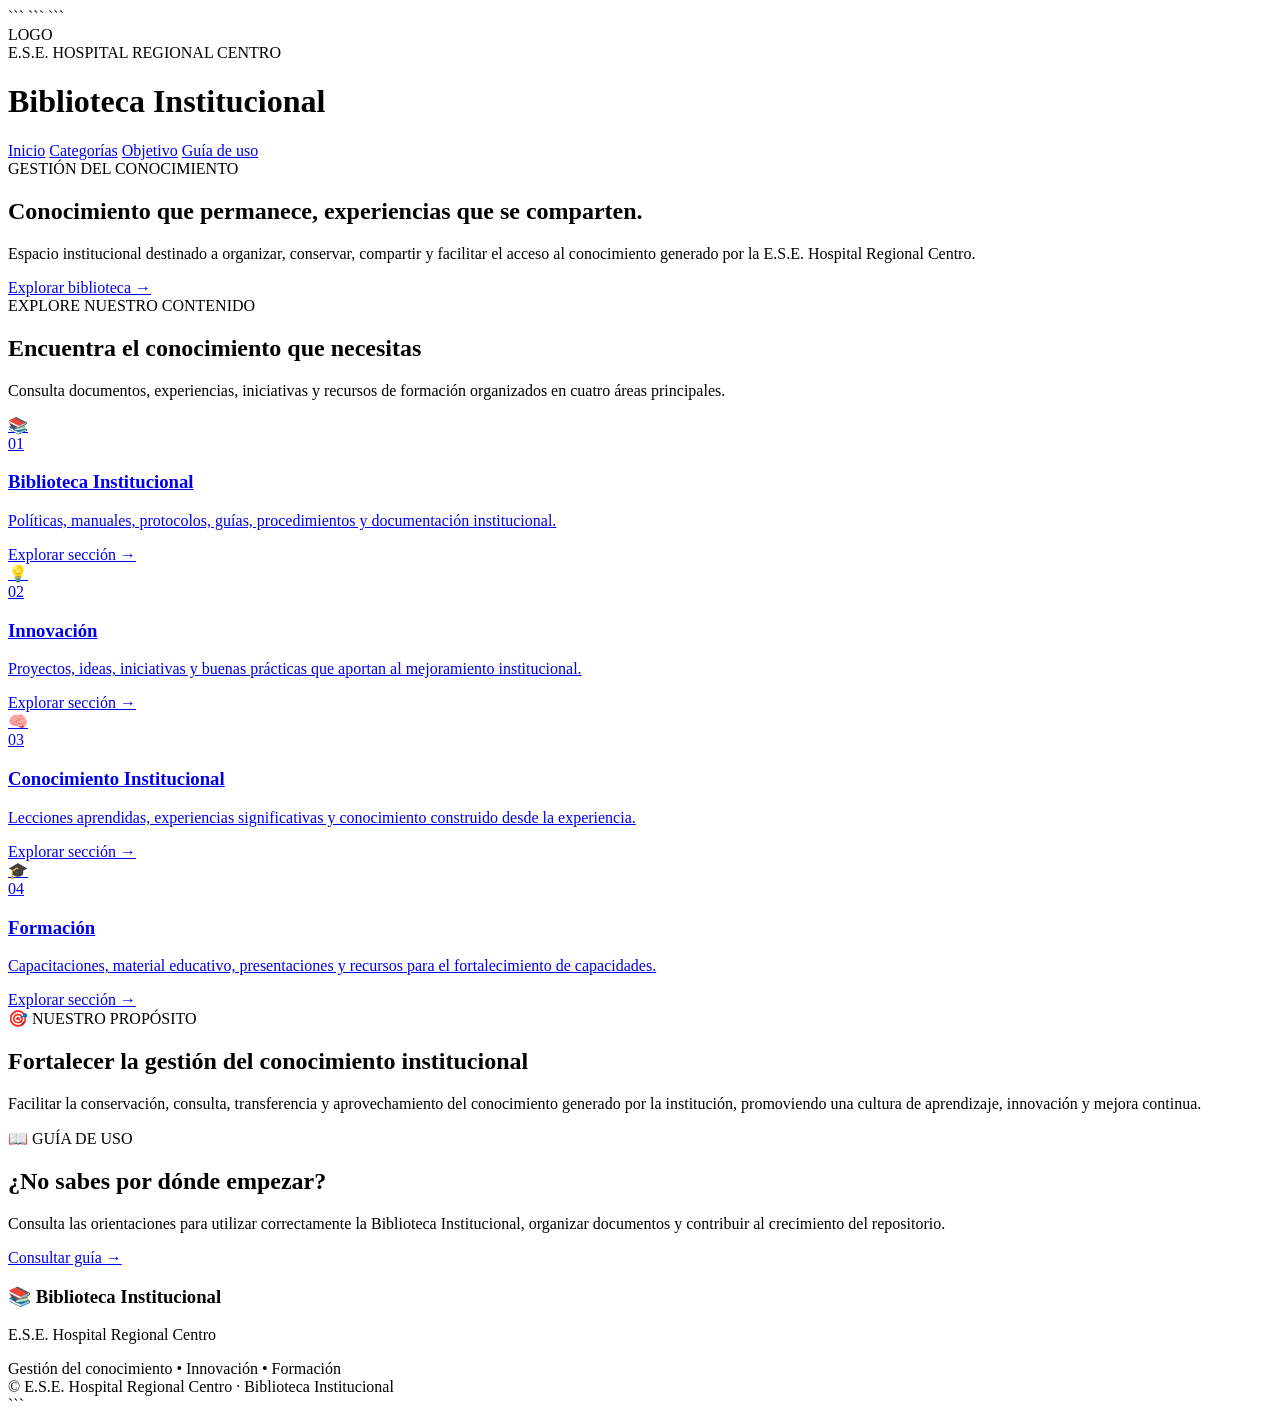
==== index.html @ 09fa3652 "Crear página principal de la Biblioteca Institucional" ====
<!DOCTYPE html>

<html lang="es">
<head>
    <meta charset="UTF-8">
    <meta name="viewport" content="width=device-width, initial-scale=1.0">

```
<title>Biblioteca Institucional | E.S.E. Hospital Regional Centro</title>

<meta name="description" content="Biblioteca Institucional de la E.S.E. Hospital Regional Centro">

<link rel="stylesheet" href="style.css">
```

</head>

<body>

```
<!-- ENCABEZADO -->
<header class="header">

    <div class="logo-area">
        <div class="logo-placeholder">
            LOGO
        </div>

        <div>
            <span class="institution">E.S.E. HOSPITAL REGIONAL CENTRO</span>
            <h1>Biblioteca Institucional</h1>
        </div>
    </div>

    <nav class="menu">
        <a href="#inicio">Inicio</a>
        <a href="#categorias">Categorías</a>
        <a href="#objetivo">Objetivo</a>
        <a href="#guia">Guía de uso</a>
    </nav>

</header>


<!-- PORTADA -->
<main>

    <section class="hero" id="inicio">

        <div class="hero-content">

            <span class="tag">GESTIÓN DEL CONOCIMIENTO</span>

            <h2>
                Conocimiento que permanece,
                <strong>experiencias que se comparten.</strong>
            </h2>

            <p>
                Espacio institucional destinado a organizar, conservar,
                compartir y facilitar el acceso al conocimiento generado
                por la E.S.E. Hospital Regional Centro.
            </p>

            <a href="#categorias" class="main-button">
                Explorar biblioteca →
            </a>

        </div>

    </section>


    <!-- CATEGORÍAS -->
    <section class="categories" id="categorias">

        <div class="section-title">

            <span>EXPLORE NUESTRO CONTENIDO</span>

            <h2>Encuentra el conocimiento que necesitas</h2>

            <p>
                Consulta documentos, experiencias, iniciativas y recursos
                de formación organizados en cuatro áreas principales.
            </p>

        </div>


        <div class="cards">


            <!-- BIBLIOTECA -->
            <a href="01_Biblioteca_Institucional/" class="card">

                <div class="card-icon">📚</div>

                <span class="number">01</span>

                <h3>Biblioteca Institucional</h3>

                <p>
                    Políticas, manuales, protocolos, guías,
                    procedimientos y documentación institucional.
                </p>

                <span class="card-link">
                    Explorar sección →
                </span>

            </a>


            <!-- INNOVACIÓN -->
            <a href="02_Innovacion/" class="card">

                <div class="card-icon">💡</div>

                <span class="number">02</span>

                <h3>Innovación</h3>

                <p>
                    Proyectos, ideas, iniciativas y buenas prácticas
                    que aportan al mejoramiento institucional.
                </p>

                <span class="card-link">
                    Explorar sección →
                </span>

            </a>


            <!-- CONOCIMIENTO -->
            <a href="03_Conocimiento_Institucional/" class="card">

                <div class="card-icon">🧠</div>

                <span class="number">03</span>

                <h3>Conocimiento Institucional</h3>

                <p>
                    Lecciones aprendidas, experiencias significativas
                    y conocimiento construido desde la experiencia.
                </p>

                <span class="card-link">
                    Explorar sección →
                </span>

            </a>


            <!-- FORMACIÓN -->
            <a href="04_Formacion/" class="card">

                <div class="card-icon">🎓</div>

                <span class="number">04</span>

                <h3>Formación</h3>

                <p>
                    Capacitaciones, material educativo, presentaciones
                    y recursos para el fortalecimiento de capacidades.
                </p>

                <span class="card-link">
                    Explorar sección →
                </span>

            </a>

        </div>

    </section>


    <!-- OBJETIVO -->
    <section class="objective" id="objetivo">

        <div class="objective-box">

            <span>🎯 NUESTRO PROPÓSITO</span>

            <h2>
                Fortalecer la gestión del conocimiento institucional
            </h2>

            <p>
                Facilitar la conservación, consulta, transferencia y
                aprovechamiento del conocimiento generado por la
                institución, promoviendo una cultura de aprendizaje,
                innovación y mejora continua.
            </p>

        </div>

    </section>


    <!-- GUÍA -->
    <section class="guide" id="guia">

        <div>

            <span>📖 GUÍA DE USO</span>

            <h2>
                ¿No sabes por dónde empezar?
            </h2>

            <p>
                Consulta las orientaciones para utilizar correctamente
                la Biblioteca Institucional, organizar documentos y
                contribuir al crecimiento del repositorio.
            </p>

        </div>

        <a href="00_Guia_de_uso/" class="outline-button">
            Consultar guía →
        </a>

    </section>

</main>


<!-- PIE DE PÁGINA -->
<footer>

    <div class="footer-content">

        <div>
            <h3>📚 Biblioteca Institucional</h3>

            <p>
                E.S.E. Hospital Regional Centro
            </p>
        </div>

        <div class="footer-info">

            <span>Gestión del conocimiento</span>
            <span>•</span>
            <span>Innovación</span>
            <span>•</span>
            <span>Formación</span>

        </div>

    </div>

    <div class="copyright">
        © E.S.E. Hospital Regional Centro · Biblioteca Institucional
    </div>

</footer>
```

</body>
</html>
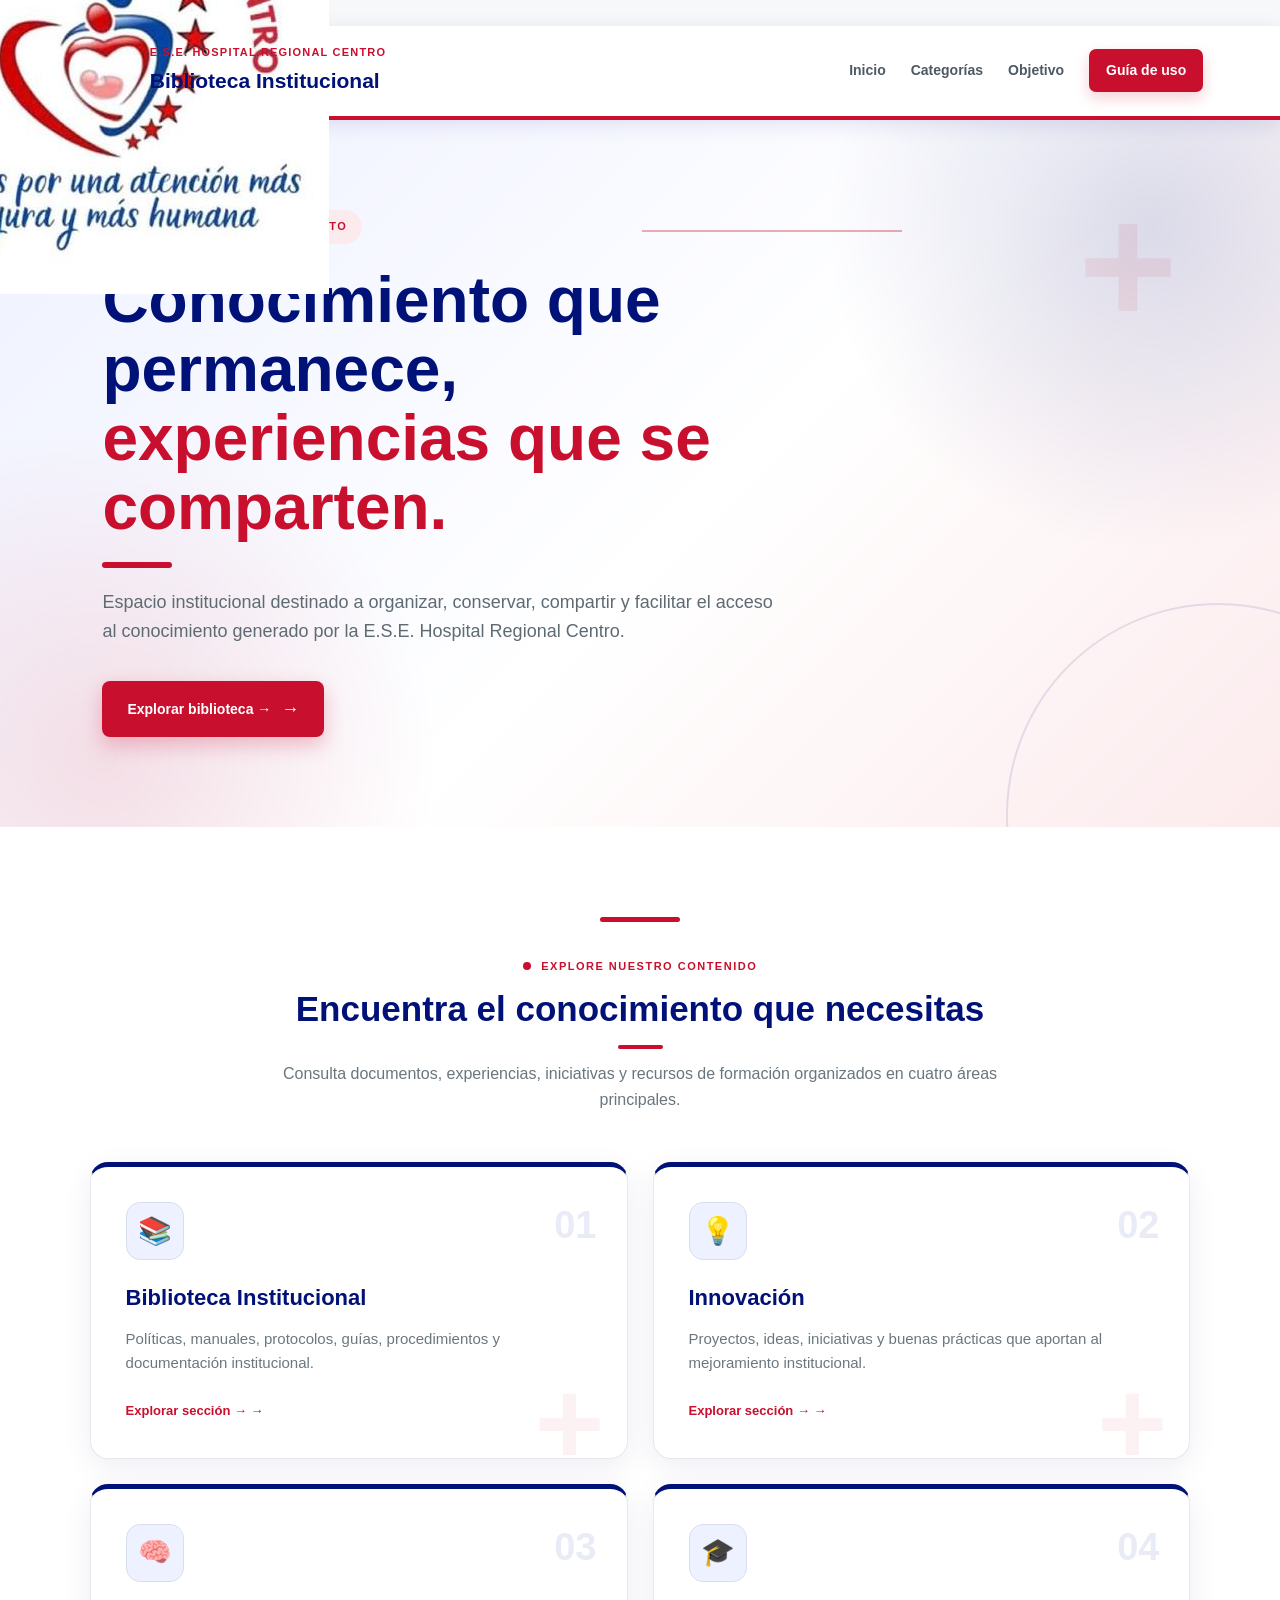
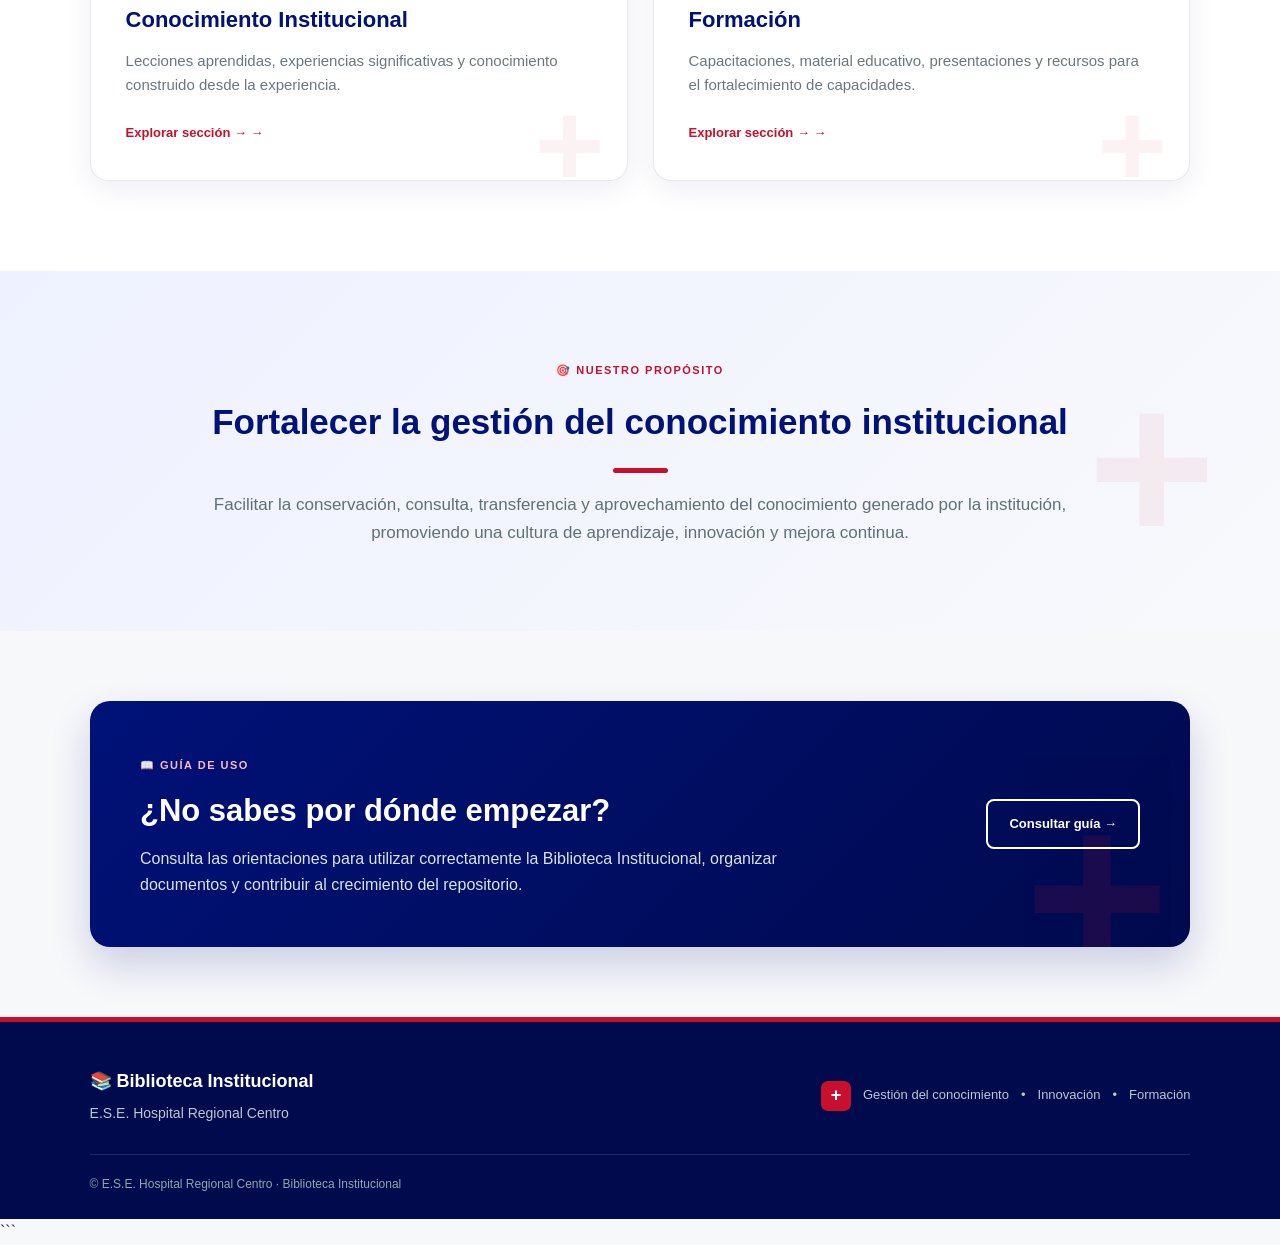
==== commit 0f279005: "Update index.html" ====
--- a/index.html
+++ b/index.html
@@ -22,14 +22,16 @@
 <header class="header">
 
     <div class="logo-area">
+
         <div class="logo-placeholder">
-            LOGO
+            <img src="logo-hospital.jpg" alt="Logo E.S.E. Hospital Regional Centro">
         </div>
 
         <div>
             <span class="institution">E.S.E. HOSPITAL REGIONAL CENTRO</span>
             <h1>Biblioteca Institucional</h1>
         </div>
+
     </div>
 
     <nav class="menu">
--- a/style.css
+++ b/style.css
@@ -0,0 +1,1159 @@
+/* =====================================================
+   BIBLIOTECA INSTITUCIONAL
+   E.S.E. HOSPITAL REGIONAL CENTRO
+   IDENTIDAD INSTITUCIONAL
+   Azul: #001178
+   Rojo: #C8102E
+===================================================== */
+
+
+/* ---------- CONFIGURACIÓN GENERAL ---------- */
+
+* {
+    margin: 0;
+    padding: 0;
+    box-sizing: border-box;
+}
+
+html {
+    scroll-behavior: smooth;
+}
+
+body {
+    font-family: Arial, Helvetica, sans-serif;
+    background: #f7f8fa;
+    color: #263238;
+    line-height: 1.6;
+}
+
+a {
+    text-decoration: none;
+    color: inherit;
+}
+
+
+/* ---------- COLORES INSTITUCIONALES ---------- */
+
+:root {
+    --azul: #001178;
+    --azul-oscuro: #000A4D;
+    --azul-medio: #16258F;
+    --azul-claro: #EEF1FF;
+
+    --rojo: #C8102E;
+    --rojo-oscuro: #A30D26;
+    --rojo-claro: #FCEBED;
+
+    --blanco: #FFFFFF;
+
+    --texto: #263238;
+    --texto-suave: #66727C;
+
+    --borde: #E2E5ED;
+}
+
+
+/* ---------- ENCABEZADO ---------- */
+
+.header {
+    width: 100%;
+    min-height: 82px;
+    padding: 16px 6%;
+
+    background: #ffffff;
+
+    display: flex;
+    align-items: center;
+    justify-content: space-between;
+
+    gap: 30px;
+
+    border-bottom: 4px solid var(--rojo);
+
+    position: sticky;
+    top: 0;
+    z-index: 1000;
+
+    box-shadow: 0 5px 20px rgba(0, 17, 120, 0.10);
+}
+
+
+/* ---------- LOGO ---------- */
+
+.logo-area {
+    display: flex;
+    align-items: center;
+    gap: 15px;
+}
+
+.logo-placeholder {
+    width: 58px;
+    height: 58px;
+
+    border: 3px solid var(--rojo);
+
+    border-radius: 12px;
+
+    display: flex;
+    align-items: center;
+    justify-content: center;
+
+    font-size: 10px;
+    font-weight: bold;
+
+    color: var(--azul);
+
+    background: #ffffff;
+
+    box-shadow: 0 4px 12px rgba(200, 16, 46, 0.12);
+}
+
+.institution {
+    display: block;
+
+    font-size: 11px;
+    font-weight: bold;
+
+    letter-spacing: 1.2px;
+
+    color: var(--rojo);
+
+    margin-bottom: 2px;
+}
+
+.logo-area h1 {
+    font-size: 21px;
+    font-weight: 700;
+
+    color: var(--azul);
+}
+
+
+/* ---------- MENÚ ---------- */
+
+.menu {
+    display: flex;
+    align-items: center;
+    gap: 25px;
+}
+
+.menu a {
+    font-size: 14px;
+
+    color: #4F5963;
+
+    font-weight: 600;
+
+    transition: 0.3s;
+}
+
+.menu a:hover {
+    color: var(--rojo);
+}
+
+.menu a:last-child {
+    background: var(--rojo);
+
+    color: #ffffff;
+
+    padding: 10px 17px;
+
+    border-radius: 7px;
+
+    box-shadow: 0 6px 15px rgba(200, 16, 46, 0.20);
+}
+
+.menu a:last-child:hover {
+    background: var(--rojo-oscuro);
+
+    color: #ffffff;
+
+    transform: translateY(-2px);
+}
+
+
+/* =====================================================
+   PORTADA / HERO
+===================================================== */
+
+.hero {
+    min-height: 570px;
+
+    padding: 90px 8%;
+
+    display: flex;
+    align-items: center;
+
+    position: relative;
+
+    overflow: hidden;
+
+    background:
+
+        radial-gradient(
+            circle at 90% 15%,
+            rgba(0, 17, 120, 0.14),
+            transparent 25%
+        ),
+
+        radial-gradient(
+            circle at 8% 90%,
+            rgba(200, 16, 46, 0.12),
+            transparent 25%
+        ),
+
+        linear-gradient(
+            135deg,
+            #EEF1FF 0%,
+            #FFFFFF 55%,
+            #FCEBED 100%
+        );
+}
+
+
+/* ---------- ELEMENTOS MÉDICOS DECORATIVOS ---------- */
+
+.hero::before {
+    content: "+";
+
+    position: absolute;
+
+    right: 8%;
+    top: 60px;
+
+    font-size: 170px;
+
+    font-weight: bold;
+
+    color: var(--rojo);
+
+    opacity: 0.07;
+
+    line-height: 1;
+}
+
+.hero::after {
+    content: "";
+
+    position: absolute;
+
+    width: 420px;
+    height: 420px;
+
+    border-radius: 50%;
+
+    border: 2px solid rgba(0, 17, 120, 0.10);
+
+    right: -150px;
+    bottom: -200px;
+}
+
+
+/* ---------- LÍNEA DE PULSO ---------- */
+
+.hero-content::before {
+    content: "";
+
+    position: absolute;
+
+    width: 260px;
+    height: 2px;
+
+    right: -40px;
+    top: 20px;
+
+    background: var(--rojo);
+
+    opacity: 0.35;
+}
+
+
+/* ---------- CONTENIDO ---------- */
+
+.hero-content {
+    max-width: 760px;
+
+    position: relative;
+
+    z-index: 2;
+}
+
+
+/* ---------- ETIQUETA ---------- */
+
+.tag {
+    display: inline-flex;
+
+    align-items: center;
+
+    gap: 8px;
+
+    padding: 8px 15px;
+
+    border-radius: 50px;
+
+    background: var(--rojo-claro);
+
+    color: var(--rojo);
+
+    border-left: 4px solid var(--rojo);
+
+    font-size: 11px;
+
+    font-weight: bold;
+
+    letter-spacing: 1.5px;
+
+    margin-bottom: 22px;
+}
+
+.tag::before {
+    content: "+";
+
+    width: 18px;
+    height: 18px;
+
+    display: flex;
+
+    align-items: center;
+    justify-content: center;
+
+    background: var(--rojo);
+
+    color: #ffffff;
+
+    border-radius: 50%;
+
+    font-size: 13px;
+
+    font-weight: bold;
+}
+
+
+/* ---------- TÍTULO ---------- */
+
+.hero h2 {
+    font-size: clamp(40px, 5vw, 68px);
+
+    line-height: 1.08;
+
+    color: var(--azul);
+
+    margin-bottom: 20px;
+
+    font-weight: 700;
+}
+
+.hero h2 strong {
+    display: block;
+
+    color: var(--rojo);
+}
+
+
+/* ---------- LÍNEA DECORATIVA ---------- */
+
+.hero h2::after {
+    content: "";
+
+    display: block;
+
+    width: 70px;
+    height: 6px;
+
+    margin-top: 20px;
+
+    background: var(--rojo);
+
+    border-radius: 10px;
+}
+
+
+/* ---------- TEXTO ---------- */
+
+.hero p {
+    max-width: 680px;
+
+    font-size: 18px;
+
+    color: #5e6b73;
+
+    margin-bottom: 35px;
+}
+
+
+/* ---------- BOTÓN PRINCIPAL ---------- */
+
+.main-button {
+    display: inline-flex;
+
+    align-items: center;
+
+    gap: 10px;
+
+    padding: 14px 25px;
+
+    border-radius: 8px;
+
+    background: var(--rojo);
+
+    color: #ffffff;
+
+    font-weight: bold;
+
+    font-size: 14px;
+
+    transition: 0.3s;
+
+    box-shadow:
+        0 8px 20px rgba(200, 16, 46, 0.25);
+}
+
+.main-button::after {
+    content: "→";
+
+    font-size: 18px;
+}
+
+.main-button:hover {
+    transform: translateY(-3px);
+
+    background: var(--rojo-oscuro);
+
+    box-shadow:
+        0 12px 25px rgba(200, 16, 46, 0.30);
+}
+
+
+/* =====================================================
+   DETALLES MÉDICOS EN HERO
+===================================================== */
+
+.hero::marker {
+    color: var(--rojo);
+}
+
+
+/* =====================================================
+   SECCIÓN CATEGORÍAS
+===================================================== */
+
+.categories {
+    padding: 90px 7%;
+
+    background: #ffffff;
+
+    position: relative;
+}
+
+
+/* Línea decorativa superior */
+
+.categories::before {
+    content: "";
+
+    display: block;
+
+    width: 80px;
+    height: 5px;
+
+    background: var(--rojo);
+
+    border-radius: 10px;
+
+    margin: 0 auto 30px;
+}
+
+
+/* ---------- TÍTULO ---------- */
+
+.section-title {
+    text-align: center;
+
+    max-width: 750px;
+
+    margin: 0 auto 50px;
+}
+
+.section-title span {
+    font-size: 11px;
+
+    letter-spacing: 1.5px;
+
+    font-weight: bold;
+
+    color: var(--rojo);
+}
+
+.section-title h2 {
+    margin: 10px 0 12px;
+
+    font-size: 35px;
+
+    line-height: 1.2;
+
+    color: var(--azul);
+}
+
+.section-title h2::after {
+    content: "";
+
+    display: block;
+
+    width: 45px;
+    height: 4px;
+
+    background: var(--rojo);
+
+    border-radius: 10px;
+
+    margin: 15px auto 0;
+}
+
+.section-title p {
+    color: #69767d;
+
+    font-size: 16px;
+}
+
+
+/* =====================================================
+   TARJETAS
+===================================================== */
+
+.cards {
+    max-width: 1150px;
+
+    margin: auto;
+
+    display: grid;
+
+    grid-template-columns:
+        repeat(2, 1fr);
+
+    gap: 25px;
+}
+
+.card {
+    position: relative;
+
+    padding: 35px;
+
+    min-height: 280px;
+
+    border: 1px solid #e5eaed;
+
+    border-top: 5px solid var(--azul);
+
+    border-radius: 18px;
+
+    background: #ffffff;
+
+    box-shadow:
+        0 8px 30px rgba(0, 17, 120, 0.07);
+
+    transition: 0.3s ease;
+
+    overflow: hidden;
+}
+
+
+/* Cruz médica decorativa */
+
+.card::before {
+    content: "+";
+
+    position: absolute;
+
+    right: 22px;
+    bottom: -25px;
+
+    font-size: 120px;
+
+    font-weight: bold;
+
+    color: var(--rojo);
+
+    opacity: 0.055;
+
+    line-height: 1;
+}
+
+.card:hover {
+    transform: translateY(-7px);
+
+    box-shadow:
+        0 18px 40px rgba(0, 17, 120, 0.14);
+
+    border-color: #CBD2EA;
+
+    border-top-color: var(--rojo);
+}
+
+
+/* ---------- ÍCONOS ---------- */
+
+.card-icon {
+    width: 58px;
+    height: 58px;
+
+    border-radius: 14px;
+
+    background: var(--azul-claro);
+
+    color: var(--azul);
+
+    display: flex;
+
+    align-items: center;
+
+    justify-content: center;
+
+    font-size: 27px;
+
+    margin-bottom: 20px;
+
+    border: 1px solid #D9DEEF;
+
+    transition: 0.3s;
+}
+
+.card:hover .card-icon {
+    background: var(--rojo);
+
+    color: #ffffff;
+
+    border-color: var(--rojo);
+
+    transform: scale(1.05);
+}
+
+
+/* ---------- NÚMEROS ---------- */
+
+.number {
+    position: absolute;
+
+    top: 28px;
+    right: 30px;
+
+    font-size: 38px;
+
+    font-weight: bold;
+
+    color: #E9ECF7;
+}
+
+
+/* ---------- TÍTULOS ---------- */
+
+.card h3 {
+    position: relative;
+
+    font-size: 22px;
+
+    color: var(--azul);
+
+    margin-bottom: 12px;
+}
+
+
+/* ---------- TEXTO ---------- */
+
+.card p {
+    max-width: 470px;
+
+    color: #6b777e;
+
+    font-size: 15px;
+
+    margin-bottom: 22px;
+}
+
+
+/* ---------- ENLACE ---------- */
+
+.card-link {
+    position: relative;
+
+    color: var(--rojo);
+
+    font-size: 13px;
+
+    font-weight: bold;
+
+    transition: 0.3s;
+}
+
+.card-link::after {
+    content: " →";
+
+    transition: 0.3s;
+}
+
+.card:hover .card-link::after {
+    margin-left: 5px;
+}
+
+
+/* =====================================================
+   OBJETIVO
+===================================================== */
+
+.objective {
+    padding: 85px 7%;
+
+    background:
+
+        linear-gradient(
+            135deg,
+            #EEF1FF,
+            #F8F9FC
+        );
+
+    position: relative;
+
+    overflow: hidden;
+}
+
+.objective::after {
+    content: "+";
+
+    position: absolute;
+
+    right: 5%;
+    top: 20px;
+
+    font-size: 220px;
+
+    font-weight: bold;
+
+    color: var(--rojo);
+
+    opacity: 0.05;
+}
+
+.objective-box {
+    max-width: 900px;
+
+    margin: auto;
+
+    text-align: center;
+
+    position: relative;
+
+    z-index: 2;
+}
+
+.objective-box > span {
+    font-size: 11px;
+
+    letter-spacing: 1.5px;
+
+    font-weight: bold;
+
+    color: var(--rojo);
+}
+
+.objective-box h2 {
+    margin: 13px 0 18px;
+
+    color: var(--azul);
+
+    font-size: 35px;
+}
+
+.objective-box h2::after {
+    content: "";
+
+    display: block;
+
+    width: 55px;
+    height: 5px;
+
+    background: var(--rojo);
+
+    margin: 18px auto;
+
+    border-radius: 10px;
+}
+
+.objective-box p {
+    color: #617078;
+
+    font-size: 17px;
+}
+
+
+/* =====================================================
+   GUÍA
+===================================================== */
+
+.guide {
+    max-width: 1100px;
+
+    margin: 70px auto;
+
+    padding: 50px;
+
+    border-radius: 20px;
+
+    background:
+        linear-gradient(
+            135deg,
+            var(--azul) 0%,
+            var(--azul-oscuro) 100%
+        );
+
+    color: #ffffff;
+
+    display: flex;
+
+    justify-content: space-between;
+
+    align-items: center;
+
+    gap: 35px;
+
+    position: relative;
+
+    overflow: hidden;
+
+    box-shadow:
+        0 18px 40px rgba(0, 17, 120, 0.18);
+}
+
+
+/* Cruz médica grande */
+
+.guide::after {
+    content: "+";
+
+    position: absolute;
+
+    right: 20px;
+    bottom: -75px;
+
+    font-size: 250px;
+
+    font-weight: bold;
+
+    color: var(--rojo);
+
+    opacity: 0.13;
+
+    line-height: 1;
+}
+
+.guide span {
+    font-size: 11px;
+
+    letter-spacing: 1.5px;
+
+    font-weight: bold;
+
+    color: #FFB8C2;
+}
+
+.guide h2 {
+    margin: 10px 0;
+
+    font-size: 31px;
+
+    position: relative;
+
+    z-index: 2;
+}
+
+.guide p {
+    max-width: 650px;
+
+    color: #d8e4e7;
+
+    position: relative;
+
+    z-index: 2;
+}
+
+
+/* ---------- BOTÓN GUÍA ---------- */
+
+.outline-button {
+    flex-shrink: 0;
+
+    padding: 13px 21px;
+
+    border: 2px solid #ffffff;
+
+    border-radius: 8px;
+
+    color: #ffffff;
+
+    font-weight: bold;
+
+    font-size: 13px;
+
+    transition: 0.3s;
+
+    position: relative;
+
+    z-index: 3;
+}
+
+.outline-button:hover {
+    background: var(--rojo);
+
+    border-color: var(--rojo);
+
+    color: #ffffff;
+}
+
+
+/* =====================================================
+   PIE DE PÁGINA
+===================================================== */
+
+footer {
+    background: #000A4D;
+
+    color: #ffffff;
+
+    padding: 45px 7% 25px;
+
+    border-top: 5px solid var(--rojo);
+}
+
+.footer-content {
+    max-width: 1150px;
+
+    margin: auto;
+
+    display: flex;
+
+    justify-content: space-between;
+
+    gap: 30px;
+
+    padding-bottom: 30px;
+}
+
+.footer-content h3 {
+    font-size: 18px;
+
+    margin-bottom: 6px;
+}
+
+.footer-content p {
+    color: #b8c8cd;
+
+    font-size: 14px;
+}
+
+.footer-info {
+    display: flex;
+
+    align-items: center;
+
+    gap: 12px;
+
+    color: #b8c8cd;
+
+    font-size: 13px;
+}
+
+.footer-info::before {
+    content: "+";
+
+    width: 30px;
+    height: 30px;
+
+    display: flex;
+
+    align-items: center;
+
+    justify-content: center;
+
+    background: var(--rojo);
+
+    color: #ffffff;
+
+    border-radius: 7px;
+
+    font-weight: bold;
+
+    font-size: 18px;
+}
+
+.copyright {
+    max-width: 1150px;
+
+    margin: auto;
+
+    padding-top: 20px;
+
+    border-top:
+        1px solid rgba(255,255,255,0.12);
+
+    color: #91a5ac;
+
+    font-size: 12px;
+}
+
+
+/* =====================================================
+   DETALLES DE SALUD
+===================================================== */
+
+/* Punto rojo decorativo */
+
+.categories .section-title::before {
+    content: "";
+
+    display: inline-block;
+
+    width: 8px;
+    height: 8px;
+
+    background: var(--rojo);
+
+    border-radius: 50%;
+
+    margin-right: 6px;
+}
+
+
+/* =====================================================
+   RESPONSIVE
+===================================================== */
+
+@media (max-width: 850px) {
+
+    .header {
+        flex-direction: column;
+
+        align-items: flex-start;
+    }
+
+    .menu {
+        width: 100%;
+
+        overflow-x: auto;
+
+        padding-bottom: 5px;
+    }
+
+    .hero {
+        min-height: 500px;
+
+        padding: 70px 7%;
+    }
+
+    .hero h2 {
+        font-size: 43px;
+    }
+
+    .cards {
+        grid-template-columns: 1fr;
+    }
+
+    .guide {
+        margin: 50px 5%;
+
+        padding: 35px;
+
+        flex-direction: column;
+
+        align-items: flex-start;
+    }
+
+    .footer-content {
+        flex-direction: column;
+    }
+
+    .footer-info {
+        flex-wrap: wrap;
+    }
+}
+
+
+/* =====================================================
+   CELULARES
+===================================================== */
+
+@media (max-width: 520px) {
+
+    .header {
+        padding: 15px 5%;
+    }
+
+    .logo-area h1 {
+        font-size: 18px;
+    }
+
+    .institution {
+        font-size: 9px;
+    }
+
+    .logo-placeholder {
+        width: 48px;
+        height: 48px;
+    }
+
+    .menu {
+        gap: 18px;
+    }
+
+    .menu a {
+        font-size: 12px;
+    }
+
+    .hero {
+        padding: 60px 6%;
+    }
+
+    .hero h2 {
+        font-size: 37px;
+    }
+
+    .hero p {
+        font-size: 16px;
+    }
+
+    .main-button {
+        width: 100%;
+
+        justify-content: center;
+    }
+
+    .categories {
+        padding: 65px 6%;
+    }
+
+    .section-title h2 {
+        font-size: 28px;
+    }
+
+    .card {
+        padding: 27px;
+    }
+
+    .objective {
+        padding: 65px 7%;
+    }
+
+    .objective-box h2 {
+        font-size: 28px;
+    }
+
+    .guide {
+        margin: 35px 5%;
+
+        padding: 28px;
+    }
+
+    .outline-button {
+        width: 100%;
+
+        text-align: center;
+    }
+}
